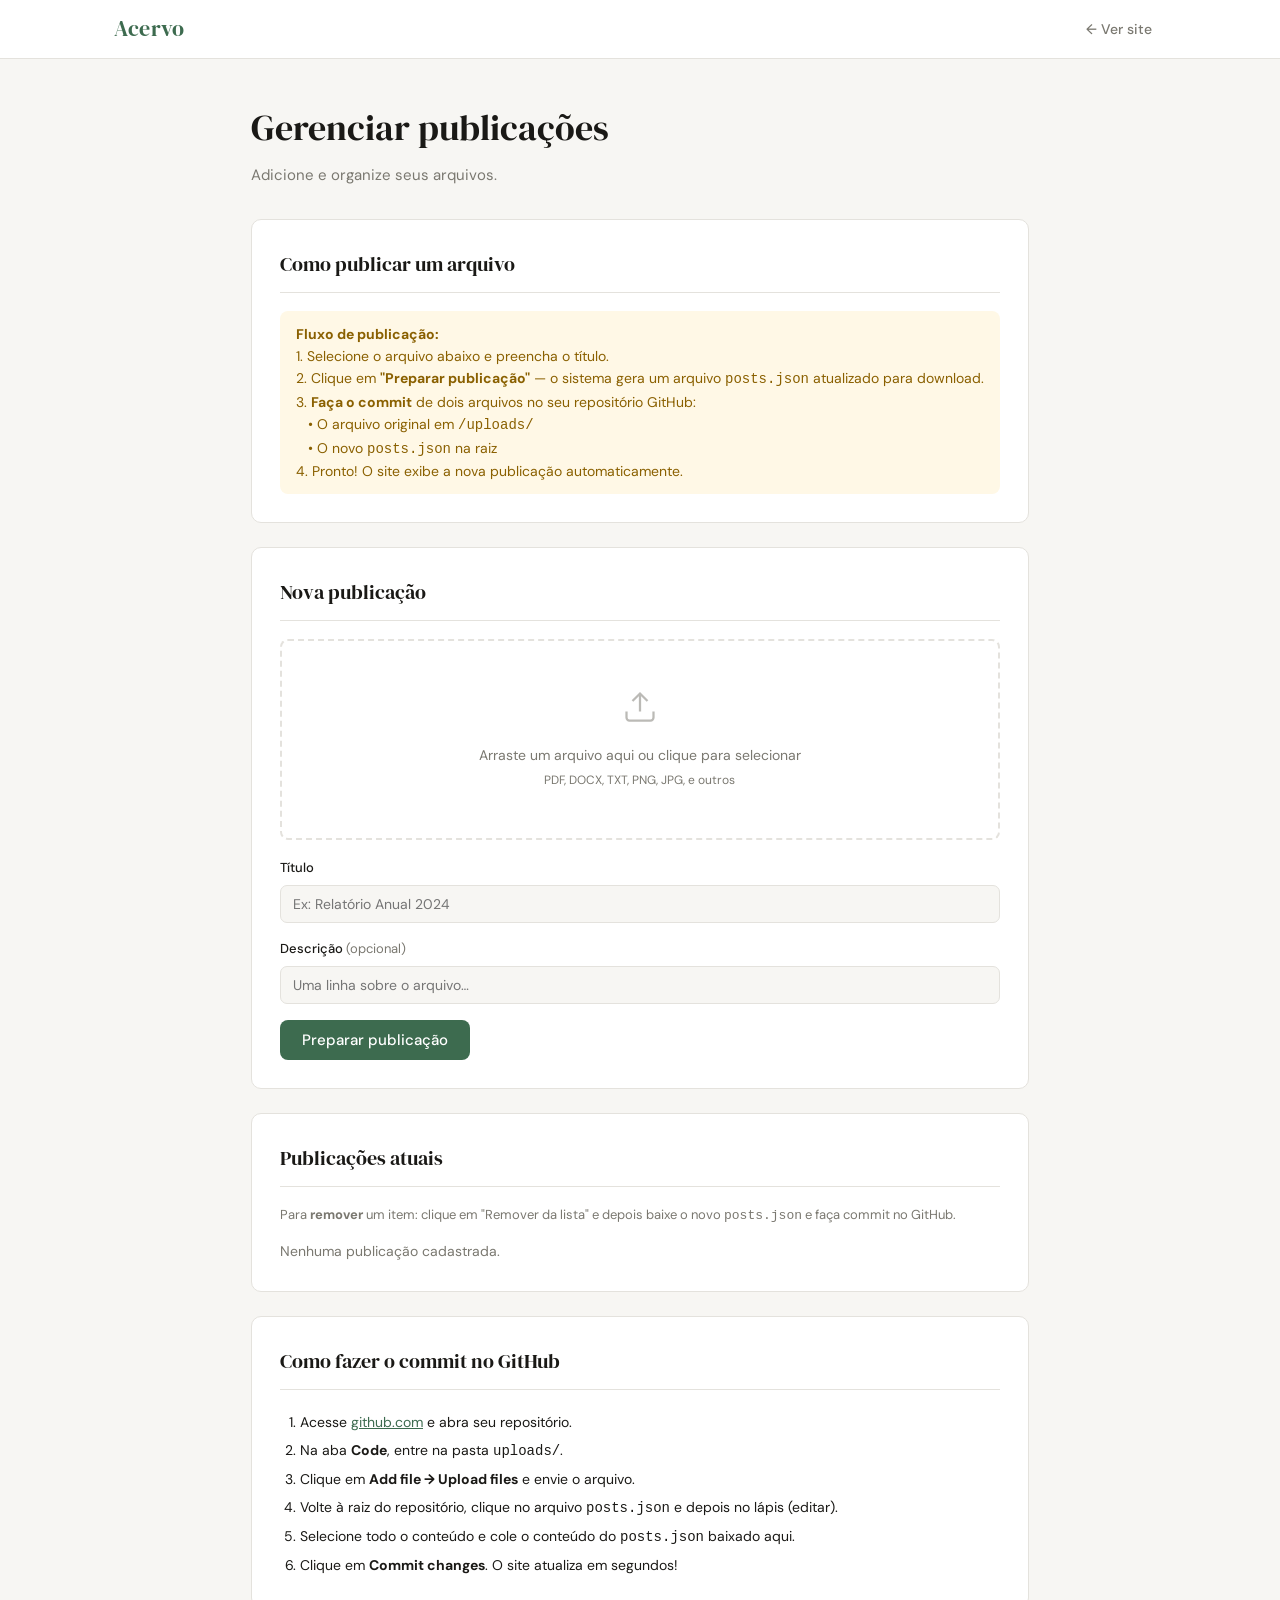
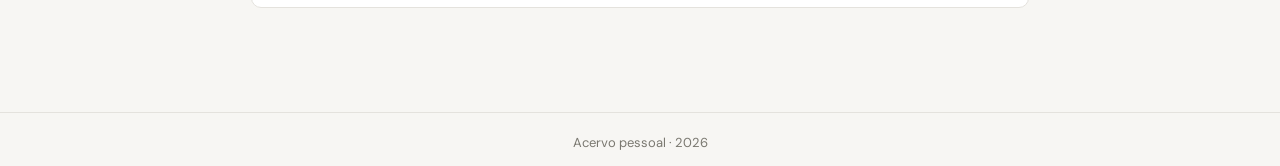
==== admin/index.html @ 7f5d5773 "Add files via upload" ====
<!DOCTYPE html>
<html lang="pt-BR">
<head>
  <meta charset="UTF-8" />
  <meta name="viewport" content="width=device-width, initial-scale=1.0" />
  <title>Gerenciar — Acervo</title>
  <link rel="preconnect" href="https://fonts.googleapis.com" />
  <link href="https://fonts.googleapis.com/css2?family=DM+Sans:wght@400;500;600&family=DM+Serif+Display&display=swap" rel="stylesheet" />
  <link rel="stylesheet" href="../assets/css/style.css" />
</head>
<body>
  <header class="site-header">
    <div class="header-inner">
      <a href="../index.html" class="logo">Acervo</a>
      <nav>
        <a href="../index.html" class="nav-link">← Ver site</a>
      </nav>
    </div>
  </header>

  <main class="container">
    <section class="hero">
      <h1>Gerenciar publicações</h1>
      <p class="hero-sub">Adicione e organize seus arquivos.</p>
    </section>

    <!-- COMO FUNCIONA -->
    <div class="admin-section">
      <h2>Como publicar um arquivo</h2>
      <div class="notice info">
        <strong>Fluxo de publicação:</strong><br>
        1. Selecione o arquivo abaixo e preencha o título.<br>
        2. Clique em <strong>"Preparar publicação"</strong> — o sistema gera um arquivo <code>posts.json</code> atualizado para download.<br>
        3. <strong>Faça o commit</strong> de dois arquivos no seu repositório GitHub:<br>
        &nbsp;&nbsp;&nbsp;• O arquivo original em <code>/uploads/</code><br>
        &nbsp;&nbsp;&nbsp;• O novo <code>posts.json</code> na raiz<br>
        4. Pronto! O site exibe a nova publicação automaticamente.
      </div>
    </div>

    <!-- NOVA PUBLICAÇÃO -->
    <div class="admin-section">
      <h2>Nova publicação</h2>

      <div class="upload-zone" id="uploadZone">
        <svg width="36" height="36" viewBox="0 0 24 24" fill="none" stroke="currentColor" stroke-width="1.5">
          <path d="M21 15v4a2 2 0 01-2 2H5a2 2 0 01-2-2v-4M17 8l-5-5-5 5M12 3v12"/>
        </svg>
        <p>Arraste um arquivo aqui ou clique para selecionar</p>
        <span>PDF, DOCX, TXT, PNG, JPG, e outros</span>
        <input type="file" id="fileInput" style="display:none" />
      </div>

      <div id="fileInfo" style="display:none; margin-top:14px; padding:12px 14px; background:var(--accent-lt); border-radius:8px; font-size:14px;">
        <strong id="fileInfoName"></strong> <span id="fileInfoSize" style="color:var(--muted)"></span>
      </div>

      <div class="form-group" style="margin-top:18px">
        <label for="postTitle">Título</label>
        <input type="text" class="form-control" id="postTitle" placeholder="Ex: Relatório Anual 2024" />
      </div>
      <div class="form-group">
        <label for="postDesc">Descrição <span style="color:var(--muted);font-weight:400">(opcional)</span></label>
        <input type="text" class="form-control" id="postDesc" placeholder="Uma linha sobre o arquivo…" />
      </div>

      <button class="btn-primary" id="btnAdd">Preparar publicação</button>
      <div id="addNotice"></div>
    </div>

    <!-- PUBLICAÇÕES ATUAIS -->
    <div class="admin-section">
      <h2>Publicações atuais</h2>
      <p style="font-size:13px;color:var(--muted);margin-bottom:14px">
        Para <strong>remover</strong> um item: clique em "Remover da lista" e depois baixe o novo <code>posts.json</code> e faça commit no GitHub.
      </p>
      <div id="postList"><p style="color:var(--muted);font-size:14px">Nenhuma publicação cadastrada.</p></div>
      <div id="exportZone" style="display:none;margin-top:18px">
        <button class="btn-primary" id="btnExport">⬇ Baixar posts.json atualizado</button>
        <div class="notice info" style="margin-top:10px">Após baixar, faça o commit deste arquivo na raiz do repositório (<code>posts.json</code>).</div>
      </div>
    </div>

    <!-- INSTRUÇÕES GIT -->
    <div class="admin-section">
      <h2>Como fazer o commit no GitHub</h2>
      <ol style="font-size:14px;line-height:2;padding-left:20px;color:var(--text)">
        <li>Acesse <a href="https://github.com" target="_blank" style="color:var(--accent)">github.com</a> e abra seu repositório.</li>
        <li>Na aba <strong>Code</strong>, entre na pasta <code>uploads/</code>.</li>
        <li>Clique em <strong>Add file → Upload files</strong> e envie o arquivo.</li>
        <li>Volte à raiz do repositório, clique no arquivo <code>posts.json</code> e depois no lápis (editar).</li>
        <li>Selecione todo o conteúdo e cole o conteúdo do <code>posts.json</code> baixado aqui.</li>
        <li>Clique em <strong>Commit changes</strong>. O site atualiza em segundos!</li>
      </ol>
    </div>
  </main>

  <footer class="site-footer">
    <p>Acervo pessoal · <span id="footerYear"></span></p>
  </footer>

  <script src="../assets/js/admin.js"></script>
</body>
</html>
---- assets/css/style.css ----
/* ─── Tokens ─────────────────────────────────────────────── */
:root {
  --bg:        #F7F6F3;
  --surface:   #FFFFFF;
  --border:    #E4E2DD;
  --text:      #1A1916;
  --muted:     #7A7870;
  --accent:    #3D6B4F;   /* deep sage green */
  --accent-lt: #EBF2EE;
  --tag-bg:    #F0EDE8;
  --radius:    10px;
  --shadow:    0 2px 12px rgba(0,0,0,.07);
  --shadow-hover: 0 6px 24px rgba(0,0,0,.13);
  --font-display: 'DM Serif Display', Georgia, serif;
  --font-body:    'DM Sans', system-ui, sans-serif;
}

/* ─── Reset ──────────────────────────────────────────────── */
*, *::before, *::after { box-sizing: border-box; margin: 0; padding: 0; }
html { scroll-behavior: smooth; }
body {
  font-family: var(--font-body);
  background: var(--bg);
  color: var(--text);
  font-size: 15px;
  line-height: 1.6;
  min-height: 100vh;
  display: flex;
  flex-direction: column;
}

/* ─── Header ─────────────────────────────────────────────── */
.site-header {
  background: var(--surface);
  border-bottom: 1px solid var(--border);
  position: sticky;
  top: 0;
  z-index: 100;
}
.header-inner {
  max-width: 1100px;
  margin: 0 auto;
  padding: 0 24px;
  height: 58px;
  display: flex;
  align-items: center;
  justify-content: space-between;
}
.logo {
  font-family: var(--font-display);
  font-size: 22px;
  color: var(--accent);
  text-decoration: none;
  letter-spacing: .01em;
}
nav { display: flex; gap: 8px; }
.nav-link {
  padding: 6px 14px;
  border-radius: 6px;
  text-decoration: none;
  color: var(--muted);
  font-size: 14px;
  font-weight: 500;
  transition: background .15s, color .15s;
}
.nav-link:hover, .nav-link.active { background: var(--accent-lt); color: var(--accent); }
.nav-admin {
  background: var(--accent);
  color: #fff !important;
}
.nav-admin:hover { background: #2e5440; }

/* ─── Layout ─────────────────────────────────────────────── */
.container {
  max-width: 1100px;
  margin: 0 auto;
  padding: 40px 24px 80px;
  flex: 1;
}

/* ─── Hero ───────────────────────────────────────────────── */
.hero { margin-bottom: 32px; }
.hero h1 { font-family: var(--font-display); font-size: 36px; font-weight: 400; }
.hero-sub { color: var(--muted); margin-top: 6px; }

/* ─── Filters ────────────────────────────────────────────── */
.filter-bar {
  display: flex;
  gap: 8px;
  flex-wrap: wrap;
  margin-bottom: 28px;
}
.filter-btn {
  padding: 6px 14px;
  border-radius: 20px;
  border: 1px solid var(--border);
  background: var(--surface);
  color: var(--muted);
  font-family: var(--font-body);
  font-size: 13px;
  cursor: pointer;
  transition: all .15s;
}
.filter-btn:hover { border-color: var(--accent); color: var(--accent); }
.filter-btn.active { background: var(--accent); border-color: var(--accent); color: #fff; }

/* ─── Grid ───────────────────────────────────────────────── */
.posts-grid {
  display: grid;
  grid-template-columns: repeat(auto-fill, minmax(240px, 1fr));
  gap: 20px;
}

/* ─── Card ───────────────────────────────────────────────── */
.post-card {
  background: var(--surface);
  border: 1px solid var(--border);
  border-radius: var(--radius);
  overflow: hidden;
  box-shadow: var(--shadow);
  cursor: pointer;
  transition: transform .2s, box-shadow .2s;
  position: relative;
}
.post-card:hover {
  transform: translateY(-3px);
  box-shadow: var(--shadow-hover);
}

/* Thumbnail / preview area */
.card-thumb {
  width: 100%;
  height: 170px;
  background: var(--tag-bg);
  display: flex;
  align-items: center;
  justify-content: center;
  overflow: hidden;
  position: relative;
}
.card-thumb img {
  width: 100%;
  height: 100%;
  object-fit: cover;
  transition: transform .25s;
}
.post-card:hover .card-thumb img { transform: scale(1.04); }

/* File icon thumb (non-image) */
.file-icon-thumb {
  display: flex;
  flex-direction: column;
  align-items: center;
  gap: 8px;
  color: var(--muted);
}
.file-icon-thumb .ext-badge {
  font-size: 11px;
  font-weight: 600;
  letter-spacing: .06em;
  text-transform: uppercase;
  background: var(--accent-lt);
  color: var(--accent);
  padding: 2px 8px;
  border-radius: 4px;
}

/* PDF mini preview overlay */
.pdf-preview-hover {
  position: absolute;
  inset: 0;
  background: #fff;
  display: flex;
  align-items: center;
  justify-content: center;
  opacity: 0;
  transition: opacity .2s;
}
.post-card:hover .pdf-preview-hover { opacity: 1; }
.pdf-preview-hover iframe {
  width: 100%;
  height: 100%;
  border: none;
  pointer-events: none;
}

/* Card body */
.card-body { padding: 14px 16px 16px; }
.card-title {
  font-weight: 600;
  font-size: 14px;
  white-space: nowrap;
  overflow: hidden;
  text-overflow: ellipsis;
  margin-bottom: 4px;
}
.card-meta {
  font-size: 12px;
  color: var(--muted);
  display: flex;
  justify-content: space-between;
  align-items: center;
}
.card-tag {
  font-size: 11px;
  font-weight: 600;
  text-transform: uppercase;
  letter-spacing: .05em;
  padding: 2px 7px;
  border-radius: 4px;
  background: var(--tag-bg);
  color: var(--muted);
}

/* ─── Modal ──────────────────────────────────────────────── */
.modal-overlay {
  position: fixed;
  inset: 0;
  background: rgba(0,0,0,.5);
  backdrop-filter: blur(4px);
  z-index: 200;
  display: flex;
  align-items: center;
  justify-content: center;
  padding: 20px;
  opacity: 0;
  pointer-events: none;
  transition: opacity .2s;
}
.modal-overlay.open { opacity: 1; pointer-events: all; }
.modal {
  background: var(--surface);
  border-radius: 14px;
  width: 100%;
  max-width: 860px;
  max-height: 90vh;
  display: flex;
  flex-direction: column;
  overflow: hidden;
  box-shadow: 0 20px 60px rgba(0,0,0,.3);
  transform: scale(.96);
  transition: transform .2s;
  position: relative;
}
.modal-overlay.open .modal { transform: scale(1); }
.modal-close {
  position: absolute;
  top: 14px; right: 16px;
  background: var(--tag-bg);
  border: none;
  border-radius: 50%;
  width: 32px; height: 32px;
  cursor: pointer;
  font-size: 16px;
  color: var(--text);
  z-index: 10;
  line-height: 1;
}
.modal-close:hover { background: #e0ddd8; }
.modal-body {
  flex: 1;
  overflow: auto;
  min-height: 300px;
}
.modal-body iframe, .modal-body img {
  width: 100%;
  height: 100%;
  min-height: 400px;
  border: none;
  display: block;
}
.modal-body img { object-fit: contain; max-height: 70vh; }
.modal-footer {
  padding: 14px 20px;
  border-top: 1px solid var(--border);
  display: flex;
  align-items: center;
  justify-content: space-between;
  gap: 12px;
  font-size: 14px;
}
.modal-footer strong { font-size: 15px; }
.modal-footer .meta { color: var(--muted); font-size: 13px; }
.btn-download {
  padding: 8px 18px;
  background: var(--accent);
  color: #fff;
  border: none;
  border-radius: 8px;
  cursor: pointer;
  font-family: var(--font-body);
  font-size: 14px;
  font-weight: 500;
  text-decoration: none;
  display: inline-flex;
  align-items: center;
  gap: 6px;
}
.btn-download:hover { background: #2e5440; }

/* Text file viewer */
.text-viewer {
  padding: 24px;
  font-family: monospace;
  font-size: 13px;
  white-space: pre-wrap;
  word-break: break-word;
  line-height: 1.7;
  background: #fafaf8;
  height: 100%;
  overflow: auto;
}

/* Empty state */
.empty-state {
  text-align: center;
  padding: 80px 20px;
  color: var(--muted);
}
.empty-state a { color: var(--accent); }

/* ─── Footer ─────────────────────────────────────────────── */
.site-footer {
  text-align: center;
  padding: 20px;
  font-size: 13px;
  color: var(--muted);
  border-top: 1px solid var(--border);
}

/* ─── Admin page ─────────────────────────────────────────── */
.admin-section {
  background: var(--surface);
  border: 1px solid var(--border);
  border-radius: var(--radius);
  padding: 28px;
  margin-bottom: 24px;
}
.admin-section h2 {
  font-family: var(--font-display);
  font-size: 20px;
  font-weight: 400;
  margin-bottom: 18px;
  padding-bottom: 12px;
  border-bottom: 1px solid var(--border);
}
.upload-zone {
  border: 2px dashed var(--border);
  border-radius: 8px;
  padding: 48px 24px;
  text-align: center;
  cursor: pointer;
  transition: border-color .15s, background .15s;
  color: var(--muted);
}
.upload-zone:hover, .upload-zone.drag-over {
  border-color: var(--accent);
  background: var(--accent-lt);
  color: var(--accent);
}
.upload-zone svg { margin-bottom: 12px; opacity: .5; }
.upload-zone p { font-size: 14px; }
.upload-zone span { font-size: 12px; display: block; margin-top: 4px; }
.form-group { margin-bottom: 16px; }
.form-group label {
  display: block;
  font-size: 13px;
  font-weight: 500;
  margin-bottom: 6px;
}
.form-control {
  width: 100%;
  padding: 9px 12px;
  border: 1px solid var(--border);
  border-radius: 7px;
  font-family: var(--font-body);
  font-size: 14px;
  background: var(--bg);
  color: var(--text);
  transition: border-color .15s;
}
.form-control:focus { outline: none; border-color: var(--accent); }
.btn-primary {
  padding: 10px 22px;
  background: var(--accent);
  color: #fff;
  border: none;
  border-radius: 8px;
  font-family: var(--font-body);
  font-size: 15px;
  font-weight: 500;
  cursor: pointer;
}
.btn-primary:hover { background: #2e5440; }
.btn-danger {
  padding: 5px 11px;
  background: #fee;
  color: #c00;
  border: 1px solid #fcc;
  border-radius: 6px;
  font-size: 12px;
  cursor: pointer;
}
.btn-danger:hover { background: #fcc; }
.post-list-item {
  display: flex;
  align-items: center;
  gap: 12px;
  padding: 10px 0;
  border-bottom: 1px solid var(--border);
}
.post-list-item:last-child { border-bottom: none; }
.post-list-icon { font-size: 22px; flex-shrink: 0; }
.post-list-info { flex: 1; min-width: 0; }
.post-list-info strong { font-size: 14px; display: block; white-space: nowrap; overflow: hidden; text-overflow: ellipsis; }
.post-list-info span { font-size: 12px; color: var(--muted); }
.notice {
  padding: 12px 16px;
  border-radius: 8px;
  font-size: 14px;
  margin-top: 14px;
}
.notice.success { background: var(--accent-lt); color: var(--accent); }
.notice.error { background: #fee; color: #c00; }
.notice.info { background: #fff8e6; color: #8a6000; }

/* ─── Responsive ─────────────────────────────────────────── */
@media (max-width: 600px) {
  .hero h1 { font-size: 26px; }
  .posts-grid { grid-template-columns: repeat(auto-fill, minmax(160px, 1fr)); gap: 14px; }
  .card-thumb { height: 130px; }
}
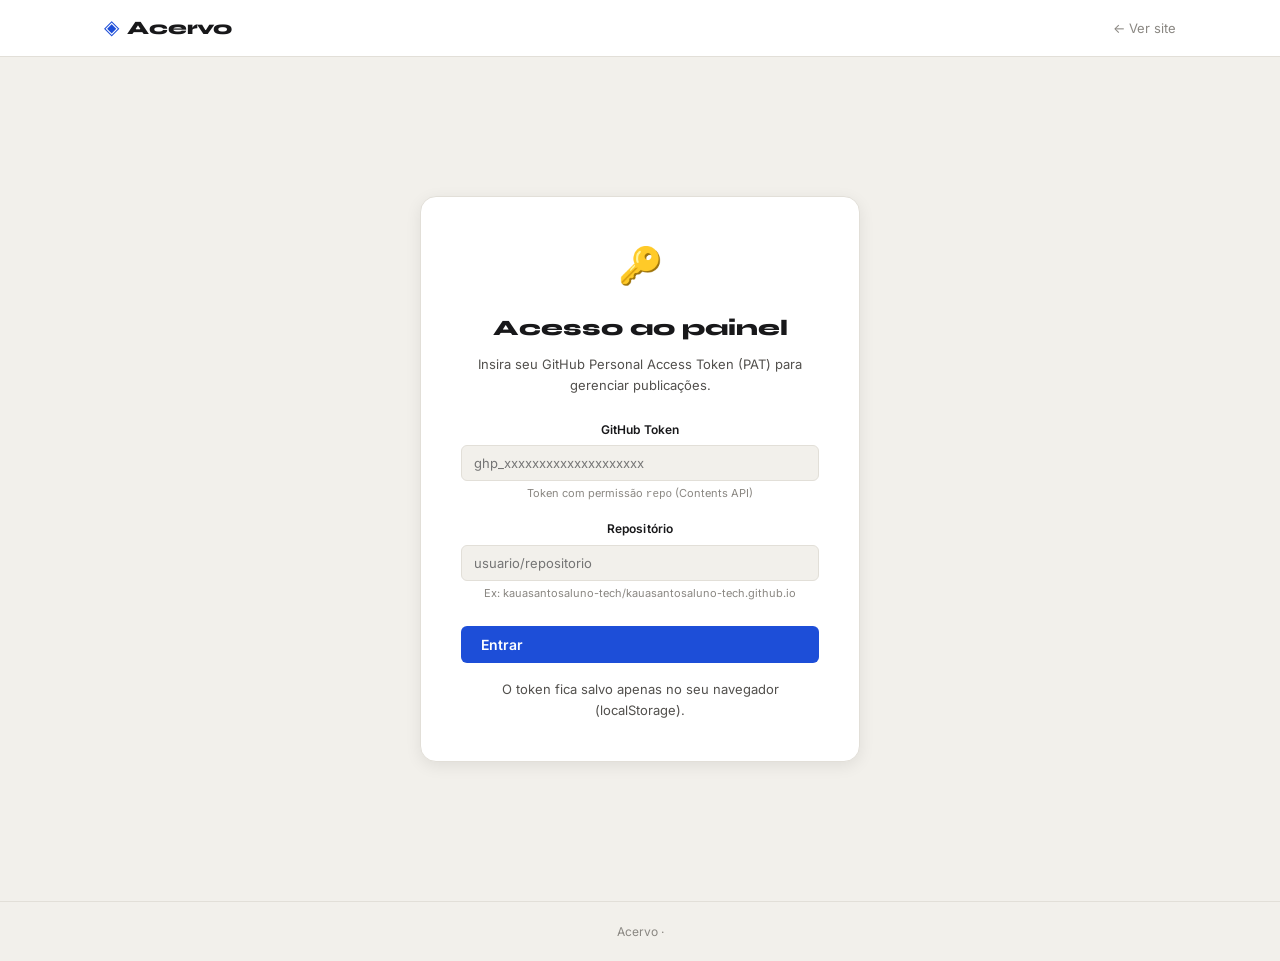
==== commit 6760d5e7: "Add files via upload" ====
--- a/admin/index.html
+++ b/admin/index.html
@@ -3,100 +3,129 @@
 <head>
   <meta charset="UTF-8" />
   <meta name="viewport" content="width=device-width, initial-scale=1.0" />
-  <title>Gerenciar — Acervo</title>
+  <title>Admin — Acervo</title>
   <link rel="preconnect" href="https://fonts.googleapis.com" />
-  <link href="https://fonts.googleapis.com/css2?family=DM+Sans:wght@400;500;600&family=DM+Serif+Display&display=swap" rel="stylesheet" />
+  <link href="https://fonts.googleapis.com/css2?family=Inter:wght@400;500;600&family=Syne:wght@700;800&display=swap" rel="stylesheet" />
   <link rel="stylesheet" href="../assets/css/style.css" />
 </head>
 <body>
+
   <header class="site-header">
     <div class="header-inner">
-      <a href="../index.html" class="logo">Acervo</a>
+      <a href="../index.html" class="logo">
+        <span class="logo-icon">◈</span>
+        Acervo
+      </a>
       <nav>
-        <a href="../index.html" class="nav-link">← Ver site</a>
+        <a href="../index.html" class="nav-back">← Ver site</a>
       </nav>
     </div>
   </header>
 
-  <main class="container">
+  <!-- Auth gate -->
+  <div id="authGate" class="auth-gate">
+    <div class="auth-card">
+      <div class="auth-icon">🔑</div>
+      <h2>Acesso ao painel</h2>
+      <p>Insira seu GitHub Personal Access Token (PAT) para gerenciar publicações.</p>
+      <div class="form-group" style="margin-top:24px">
+        <label for="tokenInput">GitHub Token</label>
+        <input type="password" class="form-control" id="tokenInput"
+               placeholder="ghp_xxxxxxxxxxxxxxxxxxxx" autocomplete="off" />
+        <span class="field-hint">Token com permissão <code>repo</code> (Contents API)</span>
+      </div>
+      <div class="form-group">
+        <label for="repoInput">Repositório</label>
+        <input type="text" class="form-control" id="repoInput"
+               placeholder="usuario/repositorio" />
+        <span class="field-hint">Ex: kauasantosaluno-tech/kauasantosaluno-tech.github.io</span>
+      </div>
+      <button class="btn-primary" id="btnAuth" style="width:100%;margin-top:8px">Entrar</button>
+      <div id="authError"></div>
+      <p class="auth-note">O token fica salvo apenas no seu navegador (localStorage).</p>
+    </div>
+  </div>
+
+  <!-- Main admin (hidden until auth) -->
+  <main class="container" id="adminPanel" style="display:none">
+
     <section class="hero">
-      <h1>Gerenciar publicações</h1>
-      <p class="hero-sub">Adicione e organize seus arquivos.</p>
+      <div class="hero-label">Painel de gerenciamento</div>
+      <h1>Publicações</h1>
+      <p class="hero-sub">Upload direto para o GitHub — sem precisar sair desta página.</p>
     </section>
 
-    <!-- COMO FUNCIONA -->
+    <!-- Upload section -->
     <div class="admin-section">
-      <h2>Como publicar um arquivo</h2>
-      <div class="notice info">
-        <strong>Fluxo de publicação:</strong><br>
-        1. Selecione o arquivo abaixo e preencha o título.<br>
-        2. Clique em <strong>"Preparar publicação"</strong> — o sistema gera um arquivo <code>posts.json</code> atualizado para download.<br>
-        3. <strong>Faça o commit</strong> de dois arquivos no seu repositório GitHub:<br>
-        &nbsp;&nbsp;&nbsp;• O arquivo original em <code>/uploads/</code><br>
-        &nbsp;&nbsp;&nbsp;• O novo <code>posts.json</code> na raiz<br>
-        4. Pronto! O site exibe a nova publicação automaticamente.
+      <div class="section-head">
+        <h2>Nova publicação</h2>
+        <button class="btn-logout" id="btnLogout">Sair</button>
+      </div>
+
+      <!-- Drop zone -->
+      <div class="upload-zone" id="uploadZone">
+        <div class="upload-zone-inner">
+          <div class="upload-icon">
+            <svg width="40" height="40" viewBox="0 0 24 24" fill="none" stroke="currentColor" stroke-width="1.5">
+              <path d="M21 15v4a2 2 0 01-2 2H5a2 2 0 01-2-2v-4M17 8l-5-5-5 5M12 3v12"/>
+            </svg>
+          </div>
+          <p class="upload-text">Arraste arquivos aqui ou <span class="upload-link">clique para selecionar</span></p>
+          <p class="upload-hint">PDF, DOCX, XLSX, PPTX, TXT, PNG, JPG e outros</p>
+        </div>
+        <input type="file" id="fileInput" style="display:none" multiple />
+      </div>
+
+      <!-- Selected files preview -->
+      <div id="selectedFiles" class="selected-files" style="display:none"></div>
+
+      <!-- Metadata form -->
+      <div class="upload-form" id="uploadForm" style="display:none">
+        <div class="form-row">
+          <div class="form-group">
+            <label for="postTitle">Título do trabalho</label>
+            <input type="text" class="form-control" id="postTitle"
+                   placeholder="Ex: Relatório de Estágio — 2024" />
+          </div>
+          <div class="form-group">
+            <label for="postFolder">Pasta / Projeto</label>
+            <div class="folder-input-wrap">
+              <input type="text" class="form-control" id="postFolder"
+                     placeholder="Ex: Estagio-2024 (sem espaços)" list="folderSuggestions"/>
+              <datalist id="folderSuggestions"></datalist>
+            </div>
+            <span class="field-hint">Deixe em branco para usar o título como nome da pasta.</span>
+          </div>
+        </div>
+        <div class="form-group">
+          <label for="postDesc">Descrição <span class="optional">(opcional)</span></label>
+          <input type="text" class="form-control" id="postDesc"
+                 placeholder="Breve descrição do conteúdo…" />
+        </div>
+
+        <button class="btn-primary btn-upload" id="btnUpload">
+          <svg width="16" height="16" viewBox="0 0 24 24" fill="none" stroke="currentColor" stroke-width="2">
+            <path d="M21 15v4a2 2 0 01-2 2H5a2 2 0 01-2-2v-4M17 8l-5-5-5 5M12 3v12"/>
+          </svg>
+          Publicar no GitHub
+        </button>
+
+        <div id="uploadStatus"></div>
       </div>
     </div>
 
-    <!-- NOVA PUBLICAÇÃO -->
+    <!-- Existing publications -->
     <div class="admin-section">
-      <h2>Nova publicação</h2>
-
-      <div class="upload-zone" id="uploadZone">
-        <svg width="36" height="36" viewBox="0 0 24 24" fill="none" stroke="currentColor" stroke-width="1.5">
-          <path d="M21 15v4a2 2 0 01-2 2H5a2 2 0 01-2-2v-4M17 8l-5-5-5 5M12 3v12"/>
-        </svg>
-        <p>Arraste um arquivo aqui ou clique para selecionar</p>
-        <span>PDF, DOCX, TXT, PNG, JPG, e outros</span>
-        <input type="file" id="fileInput" style="display:none" />
-      </div>
-
-      <div id="fileInfo" style="display:none; margin-top:14px; padding:12px 14px; background:var(--accent-lt); border-radius:8px; font-size:14px;">
-        <strong id="fileInfoName"></strong> <span id="fileInfoSize" style="color:var(--muted)"></span>
-      </div>
-
-      <div class="form-group" style="margin-top:18px">
-        <label for="postTitle">Título</label>
-        <input type="text" class="form-control" id="postTitle" placeholder="Ex: Relatório Anual 2024" />
-      </div>
-      <div class="form-group">
-        <label for="postDesc">Descrição <span style="color:var(--muted);font-weight:400">(opcional)</span></label>
-        <input type="text" class="form-control" id="postDesc" placeholder="Uma linha sobre o arquivo…" />
-      </div>
-
-      <button class="btn-primary" id="btnAdd">Preparar publicação</button>
-      <div id="addNotice"></div>
-    </div>
-
-    <!-- PUBLICAÇÕES ATUAIS -->
-    <div class="admin-section">
-      <h2>Publicações atuais</h2>
-      <p style="font-size:13px;color:var(--muted);margin-bottom:14px">
-        Para <strong>remover</strong> um item: clique em "Remover da lista" e depois baixe o novo <code>posts.json</code> e faça commit no GitHub.
-      </p>
-      <div id="postList"><p style="color:var(--muted);font-size:14px">Nenhuma publicação cadastrada.</p></div>
-      <div id="exportZone" style="display:none;margin-top:18px">
-        <button class="btn-primary" id="btnExport">⬇ Baixar posts.json atualizado</button>
-        <div class="notice info" style="margin-top:10px">Após baixar, faça o commit deste arquivo na raiz do repositório (<code>posts.json</code>).</div>
+      <h2>Publicações existentes</h2>
+      <div id="postList">
+        <div class="loading-state">Carregando publicações…</div>
       </div>
     </div>
 
-    <!-- INSTRUÇÕES GIT -->
-    <div class="admin-section">
-      <h2>Como fazer o commit no GitHub</h2>
-      <ol style="font-size:14px;line-height:2;padding-left:20px;color:var(--text)">
-        <li>Acesse <a href="https://github.com" target="_blank" style="color:var(--accent)">github.com</a> e abra seu repositório.</li>
-        <li>Na aba <strong>Code</strong>, entre na pasta <code>uploads/</code>.</li>
-        <li>Clique em <strong>Add file → Upload files</strong> e envie o arquivo.</li>
-        <li>Volte à raiz do repositório, clique no arquivo <code>posts.json</code> e depois no lápis (editar).</li>
-        <li>Selecione todo o conteúdo e cole o conteúdo do <code>posts.json</code> baixado aqui.</li>
-        <li>Clique em <strong>Commit changes</strong>. O site atualiza em segundos!</li>
-      </ol>
-    </div>
   </main>
 
   <footer class="site-footer">
-    <p>Acervo pessoal · <span id="footerYear"></span></p>
+    <p>Acervo · <span id="footerYear"></span></p>
   </footer>
 
   <script src="../assets/js/admin.js"></script>
--- a/assets/css/style.css
+++ b/assets/css/style.css
@@ -1,18 +1,33 @@
-/* ─── Tokens ─────────────────────────────────────────────── */
+/* ─── Design Tokens ──────────────────────────────────────── */
 :root {
-  --bg:        #F7F6F3;
-  --surface:   #FFFFFF;
-  --border:    #E4E2DD;
-  --text:      #1A1916;
-  --muted:     #7A7870;
-  --accent:    #3D6B4F;   /* deep sage green */
-  --accent-lt: #EBF2EE;
-  --tag-bg:    #F0EDE8;
-  --radius:    10px;
-  --shadow:    0 2px 12px rgba(0,0,0,.07);
-  --shadow-hover: 0 6px 24px rgba(0,0,0,.13);
-  --font-display: 'DM Serif Display', Georgia, serif;
-  --font-body:    'DM Sans', system-ui, sans-serif;
+  --bg:           #F2F0EB;
+  --surface:      #FFFFFF;
+  --surface-2:    #F8F7F4;
+  --border:       #E2DFD8;
+  --border-strong:#C8C4BC;
+  --text:         #18181A;
+  --text-2:       #52504D;
+  --muted:        #8A8782;
+  --accent:       #1D4ED8;   /* deep blue */
+  --accent-lt:    #EEF2FF;
+  --accent-hover: #1741B5;
+  --success:      #16A34A;
+  --success-lt:   #F0FDF4;
+  --danger:       #DC2626;
+  --danger-lt:    #FEF2F2;
+  --warn-lt:      #FFFBEB;
+  --warn:         #92400E;
+
+  --radius-sm:    6px;
+  --radius:       10px;
+  --radius-lg:    16px;
+  --shadow-sm:    0 1px 3px rgba(0,0,0,.07), 0 1px 2px rgba(0,0,0,.06);
+  --shadow:       0 4px 16px rgba(0,0,0,.08);
+  --shadow-hover: 0 8px 28px rgba(0,0,0,.14);
+  --shadow-modal: 0 24px 64px rgba(0,0,0,.22);
+
+  --font-display: 'Syne', system-ui, sans-serif;
+  --font-body:    'Inter', system-ui, sans-serif;
 }
 
 /* ─── Reset ──────────────────────────────────────────────── */
@@ -22,7 +37,7 @@
   font-family: var(--font-body);
   background: var(--bg);
   color: var(--text);
-  font-size: 15px;
+  font-size: 14px;
   line-height: 1.6;
   min-height: 100vh;
   display: flex;
@@ -38,77 +53,174 @@
   z-index: 100;
 }
 .header-inner {
-  max-width: 1100px;
+  max-width: 1120px;
   margin: 0 auto;
   padding: 0 24px;
-  height: 58px;
+  height: 56px;
   display: flex;
   align-items: center;
   justify-content: space-between;
 }
 .logo {
   font-family: var(--font-display);
-  font-size: 22px;
+  font-size: 19px;
+  font-weight: 800;
+  color: var(--text);
+  text-decoration: none;
+  display: flex;
+  align-items: center;
+  gap: 8px;
+  letter-spacing: -.01em;
+}
+.logo-icon {
   color: var(--accent);
+  font-size: 20px;
+  line-height: 1;
+}
+.nav-admin {
+  padding: 7px 16px;
+  background: var(--accent);
+  color: #fff;
+  border-radius: 20px;
   text-decoration: none;
-  letter-spacing: .01em;
-}
-nav { display: flex; gap: 8px; }
-.nav-link {
-  padding: 6px 14px;
-  border-radius: 6px;
+  font-size: 13px;
+  font-weight: 500;
+  transition: background .15s;
+}
+.nav-admin:hover { background: var(--accent-hover); }
+.nav-back {
+  color: var(--muted);
+  font-size: 13px;
   text-decoration: none;
-  color: var(--muted);
-  font-size: 14px;
-  font-weight: 500;
-  transition: background .15s, color .15s;
-}
-.nav-link:hover, .nav-link.active { background: var(--accent-lt); color: var(--accent); }
-.nav-admin {
-  background: var(--accent);
-  color: #fff !important;
-}
-.nav-admin:hover { background: #2e5440; }
+  transition: color .15s;
+}
+.nav-back:hover { color: var(--text); }
 
 /* ─── Layout ─────────────────────────────────────────────── */
 .container {
-  max-width: 1100px;
+  max-width: 1120px;
   margin: 0 auto;
   padding: 40px 24px 80px;
   flex: 1;
 }
 
 /* ─── Hero ───────────────────────────────────────────────── */
-.hero { margin-bottom: 32px; }
-.hero h1 { font-family: var(--font-display); font-size: 36px; font-weight: 400; }
-.hero-sub { color: var(--muted); margin-top: 6px; }
-
-/* ─── Filters ────────────────────────────────────────────── */
+.hero { margin-bottom: 36px; }
+.hero-label {
+  font-size: 11px;
+  font-weight: 600;
+  letter-spacing: .1em;
+  text-transform: uppercase;
+  color: var(--accent);
+  margin-bottom: 8px;
+}
+.hero h1 {
+  font-family: var(--font-display);
+  font-size: 38px;
+  font-weight: 800;
+  letter-spacing: -.02em;
+  line-height: 1.1;
+}
+.hero-sub {
+  color: var(--text-2);
+  margin-top: 8px;
+  font-size: 15px;
+}
+
+/* ─── Toolbar ────────────────────────────────────────────── */
+.toolbar {
+  display: flex;
+  align-items: center;
+  justify-content: space-between;
+  margin-bottom: 28px;
+  gap: 12px;
+  flex-wrap: wrap;
+}
 .filter-bar {
   display: flex;
-  gap: 8px;
+  gap: 6px;
   flex-wrap: wrap;
-  margin-bottom: 28px;
 }
 .filter-btn {
-  padding: 6px 14px;
+  padding: 5px 14px;
   border-radius: 20px;
   border: 1px solid var(--border);
   background: var(--surface);
-  color: var(--muted);
+  color: var(--text-2);
   font-family: var(--font-body);
-  font-size: 13px;
+  font-size: 12px;
+  font-weight: 500;
   cursor: pointer;
   transition: all .15s;
+  white-space: nowrap;
 }
 .filter-btn:hover { border-color: var(--accent); color: var(--accent); }
 .filter-btn.active { background: var(--accent); border-color: var(--accent); color: #fff; }
+.view-toggle {
+  display: flex;
+  gap: 4px;
+  background: var(--surface);
+  border: 1px solid var(--border);
+  border-radius: var(--radius-sm);
+  padding: 3px;
+}
+.view-btn {
+  padding: 5px 8px;
+  border: none;
+  border-radius: 4px;
+  background: transparent;
+  color: var(--muted);
+  cursor: pointer;
+  transition: all .15s;
+  display: flex;
+  align-items: center;
+}
+.view-btn.active, .view-btn:hover { background: var(--accent); color: #fff; }
+
+/* ─── Folder groups ──────────────────────────────────────── */
+.folder-group {
+  margin-bottom: 36px;
+}
+.folder-header {
+  display: flex;
+  align-items: center;
+  gap: 10px;
+  margin-bottom: 16px;
+  padding-bottom: 12px;
+  border-bottom: 1px solid var(--border);
+}
+.folder-icon {
+  width: 32px;
+  height: 32px;
+  background: var(--accent-lt);
+  border-radius: 8px;
+  display: flex;
+  align-items: center;
+  justify-content: center;
+  font-size: 15px;
+  flex-shrink: 0;
+}
+.folder-name {
+  font-family: var(--font-display);
+  font-size: 17px;
+  font-weight: 700;
+  letter-spacing: -.01em;
+}
+.folder-count {
+  font-size: 12px;
+  color: var(--muted);
+  background: var(--surface-2);
+  border: 1px solid var(--border);
+  padding: 2px 8px;
+  border-radius: 20px;
+  margin-left: auto;
+}
 
 /* ─── Grid ───────────────────────────────────────────────── */
 .posts-grid {
   display: grid;
-  grid-template-columns: repeat(auto-fill, minmax(240px, 1fr));
-  gap: 20px;
+  grid-template-columns: repeat(auto-fill, minmax(220px, 1fr));
+  gap: 16px;
 }
 
 /* ─── Card ───────────────────────────────────────────────── */
@@ -117,21 +229,19 @@
   border: 1px solid var(--border);
   border-radius: var(--radius);
   overflow: hidden;
-  box-shadow: var(--shadow);
-  cursor: pointer;
-  transition: transform .2s, box-shadow .2s;
-  position: relative;
+  box-shadow: var(--shadow-sm);
+  cursor: pointer;
+  transition: transform .2s, box-shadow .2s, border-color .2s;
 }
 .post-card:hover {
-  transform: translateY(-3px);
+  transform: translateY(-2px);
   box-shadow: var(--shadow-hover);
-}
-
-/* Thumbnail / preview area */
+  border-color: var(--border-strong);
+}
 .card-thumb {
   width: 100%;
-  height: 170px;
-  background: var(--tag-bg);
+  height: 160px;
+  background: var(--surface-2);
   display: flex;
   align-items: center;
   justify-content: center;
@@ -139,34 +249,32 @@
   position: relative;
 }
 .card-thumb img {
-  width: 100%;
-  height: 100%;
+  width: 100%; height: 100%;
   object-fit: cover;
-  transition: transform .25s;
+  transition: transform .3s;
 }
 .post-card:hover .card-thumb img { transform: scale(1.04); }
-
-/* File icon thumb (non-image) */
-.file-icon-thumb {
+.file-icon-wrap {
   display: flex;
   flex-direction: column;
   align-items: center;
-  gap: 8px;
-  color: var(--muted);
-}
-.file-icon-thumb .ext-badge {
-  font-size: 11px;
-  font-weight: 600;
-  letter-spacing: .06em;
+  gap: 10px;
+}
+.file-icon-big {
+  font-size: 40px;
+  line-height: 1;
+}
+.ext-chip {
+  font-size: 10px;
+  font-weight: 700;
+  letter-spacing: .08em;
   text-transform: uppercase;
   background: var(--accent-lt);
   color: var(--accent);
-  padding: 2px 8px;
-  border-radius: 4px;
-}
-
-/* PDF mini preview overlay */
-.pdf-preview-hover {
+  padding: 3px 9px;
+  border-radius: 20px;
+}
+.pdf-hover-preview {
   position: absolute;
   inset: 0;
   background: #fff;
@@ -176,48 +284,71 @@
   opacity: 0;
   transition: opacity .2s;
 }
-.post-card:hover .pdf-preview-hover { opacity: 1; }
-.pdf-preview-hover iframe {
-  width: 100%;
-  height: 100%;
+.post-card:hover .pdf-hover-preview { opacity: 1; }
+.pdf-hover-preview iframe {
+  width: 100%; height: 100%;
   border: none;
   pointer-events: none;
 }
-
-/* Card body */
-.card-body { padding: 14px 16px 16px; }
+.card-body { padding: 12px 14px 14px; }
 .card-title {
   font-weight: 600;
-  font-size: 14px;
-  white-space: nowrap;
+  font-size: 13px;
+  line-height: 1.4;
+  display: -webkit-box;
+  -webkit-line-clamp: 2;
+  -webkit-box-orient: vertical;
   overflow: hidden;
-  text-overflow: ellipsis;
-  margin-bottom: 4px;
+  margin-bottom: 8px;
 }
 .card-meta {
-  font-size: 12px;
+  font-size: 11px;
   color: var(--muted);
   display: flex;
   justify-content: space-between;
   align-items: center;
 }
-.card-tag {
-  font-size: 11px;
-  font-weight: 600;
+
+/* ─── List view ──────────────────────────────────────────── */
+.posts-list { display: flex; flex-direction: column; gap: 6px; }
+.list-item {
+  background: var(--surface);
+  border: 1px solid var(--border);
+  border-radius: var(--radius-sm);
+  padding: 12px 16px;
+  display: flex;
+  align-items: center;
+  gap: 14px;
+  cursor: pointer;
+  transition: border-color .15s, box-shadow .15s;
+}
+.list-item:hover {
+  border-color: var(--border-strong);
+  box-shadow: var(--shadow-sm);
+}
+.list-icon { font-size: 22px; flex-shrink: 0; }
+.list-info { flex: 1; min-width: 0; }
+.list-title { font-size: 13px; font-weight: 600; white-space: nowrap; overflow: hidden; text-overflow: ellipsis; }
+.list-meta { font-size: 11px; color: var(--muted); margin-top: 2px; }
+.list-badge {
+  font-size: 10px;
+  font-weight: 700;
   text-transform: uppercase;
-  letter-spacing: .05em;
-  padding: 2px 7px;
-  border-radius: 4px;
-  background: var(--tag-bg);
-  color: var(--muted);
+  letter-spacing: .06em;
+  padding: 3px 8px;
+  border-radius: 20px;
+  background: var(--surface-2);
+  color: var(--muted);
+  border: 1px solid var(--border);
+  flex-shrink: 0;
 }
 
 /* ─── Modal ──────────────────────────────────────────────── */
 .modal-overlay {
   position: fixed;
   inset: 0;
-  background: rgba(0,0,0,.5);
-  backdrop-filter: blur(4px);
+  background: rgba(0,0,0,.45);
+  backdrop-filter: blur(6px);
   z-index: 200;
   display: flex;
   align-items: center;
@@ -230,203 +361,394 @@
 .modal-overlay.open { opacity: 1; pointer-events: all; }
 .modal {
   background: var(--surface);
-  border-radius: 14px;
+  border-radius: var(--radius-lg);
   width: 100%;
-  max-width: 860px;
-  max-height: 90vh;
+  max-width: 880px;
+  max-height: 92vh;
   display: flex;
   flex-direction: column;
   overflow: hidden;
-  box-shadow: 0 20px 60px rgba(0,0,0,.3);
-  transform: scale(.96);
-  transition: transform .2s;
-  position: relative;
-}
-.modal-overlay.open .modal { transform: scale(1); }
+  box-shadow: var(--shadow-modal);
+  transform: scale(.97) translateY(8px);
+  transition: transform .25s cubic-bezier(.34,1.56,.64,1);
+}
+.modal-overlay.open .modal { transform: scale(1) translateY(0); }
+.modal-topbar {
+  padding: 14px 18px;
+  border-bottom: 1px solid var(--border);
+  display: flex;
+  align-items: center;
+  justify-content: space-between;
+  flex-shrink: 0;
+}
+.modal-title-text { font-size: 13px; font-weight: 600; color: var(--text-2); }
 .modal-close {
-  position: absolute;
-  top: 14px; right: 16px;
-  background: var(--tag-bg);
+  width: 30px; height: 30px;
   border: none;
+  background: var(--surface-2);
   border-radius: 50%;
-  width: 32px; height: 32px;
-  cursor: pointer;
-  font-size: 16px;
-  color: var(--text);
-  z-index: 10;
-  line-height: 1;
-}
-.modal-close:hover { background: #e0ddd8; }
+  cursor: pointer;
+  font-size: 14px;
+  color: var(--text-2);
+  display: flex;
+  align-items: center;
+  justify-content: center;
+  transition: background .15s;
+}
+.modal-close:hover { background: var(--border); }
 .modal-body {
   flex: 1;
   overflow: auto;
   min-height: 300px;
 }
 .modal-body iframe, .modal-body img {
-  width: 100%;
-  height: 100%;
-  min-height: 400px;
+  width: 100%; height: 100%;
+  min-height: 420px;
   border: none;
   display: block;
 }
-.modal-body img { object-fit: contain; max-height: 70vh; }
+.modal-body img { object-fit: contain; max-height: 72vh; }
 .modal-footer {
-  padding: 14px 20px;
+  padding: 14px 18px;
   border-top: 1px solid var(--border);
   display: flex;
   align-items: center;
   justify-content: space-between;
   gap: 12px;
-  font-size: 14px;
-}
-.modal-footer strong { font-size: 15px; }
-.modal-footer .meta { color: var(--muted); font-size: 13px; }
+  flex-shrink: 0;
+}
+.modal-info strong { font-size: 14px; display: block; }
+.modal-info .meta { font-size: 12px; color: var(--muted); margin-top: 2px; }
 .btn-download {
   padding: 8px 18px;
   background: var(--accent);
   color: #fff;
   border: none;
-  border-radius: 8px;
+  border-radius: var(--radius-sm);
   cursor: pointer;
   font-family: var(--font-body);
-  font-size: 14px;
+  font-size: 13px;
   font-weight: 500;
   text-decoration: none;
   display: inline-flex;
   align-items: center;
   gap: 6px;
-}
-.btn-download:hover { background: #2e5440; }
-
-/* Text file viewer */
+  white-space: nowrap;
+  transition: background .15s;
+}
+.btn-download:hover { background: var(--accent-hover); }
 .text-viewer {
   padding: 24px;
-  font-family: monospace;
-  font-size: 13px;
+  font-family: 'Courier New', monospace;
+  font-size: 12.5px;
   white-space: pre-wrap;
   word-break: break-word;
-  line-height: 1.7;
-  background: #fafaf8;
-  height: 100%;
+  line-height: 1.75;
+  background: var(--surface-2);
+  min-height: 100%;
   overflow: auto;
 }
-
-/* Empty state */
+.no-preview {
+  display: flex; flex-direction: column;
+  align-items: center; justify-content: center;
+  height: 300px; gap: 12px; color: var(--muted);
+}
+.no-preview .icon { font-size: 56px; }
+.no-preview p { font-size: 14px; }
+
+/* ─── Empty state ────────────────────────────────────────── */
 .empty-state {
   text-align: center;
-  padding: 80px 20px;
-  color: var(--muted);
-}
-.empty-state a { color: var(--accent); }
+  padding: 100px 20px;
+  color: var(--muted);
+  line-height: 2;
+}
+.empty-state a { color: var(--accent); text-decoration: none; font-weight: 500; }
+.empty-state a:hover { text-decoration: underline; }
 
 /* ─── Footer ─────────────────────────────────────────────── */
 .site-footer {
   text-align: center;
   padding: 20px;
-  font-size: 13px;
+  font-size: 12px;
   color: var(--muted);
   border-top: 1px solid var(--border);
-}
-
-/* ─── Admin page ─────────────────────────────────────────── */
+  margin-top: auto;
+}
+
+/* ═══════════════════════════════════════════════════════════
+   ADMIN STYLES
+═══════════════════════════════════════════════════════════ */
+
+/* Auth gate */
+.auth-gate {
+  display: flex;
+  align-items: center;
+  justify-content: center;
+  min-height: calc(100vh - 56px);
+  padding: 40px 24px;
+}
+.auth-card {
+  background: var(--surface);
+  border: 1px solid var(--border);
+  border-radius: var(--radius-lg);
+  padding: 40px;
+  width: 100%;
+  max-width: 440px;
+  box-shadow: var(--shadow);
+  text-align: center;
+}
+.auth-icon { font-size: 36px; margin-bottom: 16px; }
+.auth-card h2 {
+  font-family: var(--font-display);
+  font-size: 22px;
+  font-weight: 800;
+  margin-bottom: 8px;
+}
+.auth-card p { color: var(--text-2); font-size: 13px; }
+.auth-note {
+  margin-top: 16px;
+  font-size: 11px;
+  color: var(--muted);
+}
+
+/* Admin section */
 .admin-section {
   background: var(--surface);
   border: 1px solid var(--border);
-  border-radius: var(--radius);
+  border-radius: var(--radius-lg);
   padding: 28px;
-  margin-bottom: 24px;
-}
-.admin-section h2 {
+  margin-bottom: 20px;
+}
+.section-head {
+  display: flex;
+  align-items: center;
+  justify-content: space-between;
+  margin-bottom: 20px;
+  padding-bottom: 16px;
+  border-bottom: 1px solid var(--border);
+}
+.admin-section > h2 {
   font-family: var(--font-display);
-  font-size: 20px;
-  font-weight: 400;
-  margin-bottom: 18px;
-  padding-bottom: 12px;
+  font-size: 18px;
+  font-weight: 700;
+  margin-bottom: 20px;
+  padding-bottom: 16px;
   border-bottom: 1px solid var(--border);
 }
+.section-head h2 { font-family: var(--font-display); font-size: 18px; font-weight: 700; }
+
+/* Upload zone */
 .upload-zone {
   border: 2px dashed var(--border);
-  border-radius: 8px;
-  padding: 48px 24px;
-  text-align: center;
-  cursor: pointer;
-  transition: border-color .15s, background .15s;
-  color: var(--muted);
+  border-radius: var(--radius);
+  cursor: pointer;
+  transition: all .15s;
+  background: var(--surface-2);
 }
 .upload-zone:hover, .upload-zone.drag-over {
   border-color: var(--accent);
   background: var(--accent-lt);
-  color: var(--accent);
-}
-.upload-zone svg { margin-bottom: 12px; opacity: .5; }
-.upload-zone p { font-size: 14px; }
-.upload-zone span { font-size: 12px; display: block; margin-top: 4px; }
+}
+.upload-zone-inner {
+  padding: 48px 24px;
+  text-align: center;
+  pointer-events: none;
+}
+.upload-icon {
+  width: 60px; height: 60px;
+  background: var(--surface);
+  border: 1px solid var(--border);
+  border-radius: 14px;
+  display: flex;
+  align-items: center;
+  justify-content: center;
+  margin: 0 auto 16px;
+  color: var(--muted);
+  transition: border-color .15s, color .15s;
+}
+.upload-zone:hover .upload-icon,
+.upload-zone.drag-over .upload-icon { border-color: var(--accent); color: var(--accent); }
+.upload-text { font-size: 14px; color: var(--text-2); }
+.upload-link { color: var(--accent); font-weight: 500; }
+.upload-hint { font-size: 12px; color: var(--muted); margin-top: 6px; }
+
+/* Selected files */
+.selected-files {
+  margin-top: 12px;
+  display: flex;
+  flex-direction: column;
+  gap: 8px;
+}
+.selected-file-item {
+  display: flex;
+  align-items: center;
+  gap: 10px;
+  padding: 10px 14px;
+  background: var(--surface-2);
+  border: 1px solid var(--border);
+  border-radius: var(--radius-sm);
+  font-size: 13px;
+}
+.selected-file-item .file-name { flex: 1; font-weight: 500; overflow: hidden; text-overflow: ellipsis; white-space: nowrap; }
+.selected-file-item .file-size { color: var(--muted); font-size: 12px; flex-shrink: 0; }
+.selected-file-item .remove-file {
+  background: none; border: none; color: var(--muted);
+  cursor: pointer; font-size: 14px; padding: 2px;
+  flex-shrink: 0; transition: color .15s;
+}
+.selected-file-item .remove-file:hover { color: var(--danger); }
+
+/* Upload form */
+.upload-form { margin-top: 20px; padding-top: 20px; border-top: 1px solid var(--border); }
+.form-row {
+  display: grid;
+  grid-template-columns: 1fr 1fr;
+  gap: 16px;
+}
 .form-group { margin-bottom: 16px; }
 .form-group label {
   display: block;
-  font-size: 13px;
-  font-weight: 500;
+  font-size: 12px;
+  font-weight: 600;
+  letter-spacing: .01em;
   margin-bottom: 6px;
-}
+  color: var(--text);
+}
+.optional { color: var(--muted); font-weight: 400; }
 .form-control {
   width: 100%;
   padding: 9px 12px;
   border: 1px solid var(--border);
-  border-radius: 7px;
+  border-radius: var(--radius-sm);
   font-family: var(--font-body);
-  font-size: 14px;
+  font-size: 13px;
   background: var(--bg);
   color: var(--text);
-  transition: border-color .15s;
-}
-.form-control:focus { outline: none; border-color: var(--accent); }
+  transition: border-color .15s, box-shadow .15s;
+}
+.form-control:focus {
+  outline: none;
+  border-color: var(--accent);
+  box-shadow: 0 0 0 3px rgba(29,78,216,.12);
+}
+.field-hint { font-size: 11px; color: var(--muted); margin-top: 4px; display: block; }
+.folder-input-wrap { position: relative; }
+
+/* Buttons */
 .btn-primary {
-  padding: 10px 22px;
+  padding: 10px 20px;
   background: var(--accent);
   color: #fff;
   border: none;
-  border-radius: 8px;
+  border-radius: var(--radius-sm);
   font-family: var(--font-body);
-  font-size: 15px;
-  font-weight: 500;
-  cursor: pointer;
-}
-.btn-primary:hover { background: #2e5440; }
+  font-size: 14px;
+  font-weight: 600;
+  cursor: pointer;
+  transition: background .15s;
+  display: inline-flex;
+  align-items: center;
+  gap: 8px;
+}
+.btn-primary:hover { background: var(--accent-hover); }
+.btn-primary:disabled { opacity: .6; cursor: not-allowed; }
+.btn-upload { margin-top: 4px; }
+.btn-logout {
+  padding: 6px 14px;
+  background: none;
+  border: 1px solid var(--border);
+  border-radius: var(--radius-sm);
+  font-size: 12px;
+  font-family: var(--font-body);
+  color: var(--muted);
+  cursor: pointer;
+  transition: all .15s;
+}
+.btn-logout:hover { border-color: var(--danger); color: var(--danger); }
 .btn-danger {
-  padding: 5px 11px;
-  background: #fee;
-  color: #c00;
-  border: 1px solid #fcc;
-  border-radius: 6px;
-  font-size: 12px;
-  cursor: pointer;
-}
-.btn-danger:hover { background: #fcc; }
-.post-list-item {
-  display: flex;
-  align-items: center;
-  gap: 12px;
-  padding: 10px 0;
-  border-bottom: 1px solid var(--border);
-}
-.post-list-item:last-child { border-bottom: none; }
-.post-list-icon { font-size: 22px; flex-shrink: 0; }
-.post-list-info { flex: 1; min-width: 0; }
-.post-list-info strong { font-size: 14px; display: block; white-space: nowrap; overflow: hidden; text-overflow: ellipsis; }
-.post-list-info span { font-size: 12px; color: var(--muted); }
+  padding: 5px 10px;
+  background: none;
+  border: 1px solid var(--border);
+  border-radius: var(--radius-sm);
+  font-size: 11px;
+  font-family: var(--font-body);
+  color: var(--muted);
+  cursor: pointer;
+  transition: all .15s;
+  white-space: nowrap;
+}
+.btn-danger:hover { background: var(--danger-lt); border-color: var(--danger); color: var(--danger); }
+
+/* Notices */
 .notice {
   padding: 12px 16px;
-  border-radius: 8px;
-  font-size: 14px;
+  border-radius: var(--radius-sm);
+  font-size: 13px;
+  line-height: 1.6;
   margin-top: 14px;
 }
-.notice.success { background: var(--accent-lt); color: var(--accent); }
-.notice.error { background: #fee; color: #c00; }
-.notice.info { background: #fff8e6; color: #8a6000; }
+.notice.success { background: var(--success-lt); color: var(--success); border: 1px solid #bbf7d0; }
+.notice.error   { background: var(--danger-lt);  color: var(--danger);  border: 1px solid #fecaca; }
+.notice.info    { background: var(--warn-lt);    color: var(--warn);    border: 1px solid #fde68a; }
+.notice code { background: rgba(0,0,0,.07); padding: 1px 5px; border-radius: 3px; font-size: .9em; }
+
+/* Post list (admin) */
+.admin-folder-group { margin-bottom: 24px; }
+.admin-folder-label {
+  font-size: 11px;
+  font-weight: 600;
+  letter-spacing: .08em;
+  text-transform: uppercase;
+  color: var(--accent);
+  margin-bottom: 8px;
+  display: flex;
+  align-items: center;
+  gap: 6px;
+}
+.admin-post-item {
+  display: flex;
+  align-items: center;
+  gap: 12px;
+  padding: 10px 14px;
+  border: 1px solid var(--border);
+  border-radius: var(--radius-sm);
+  margin-bottom: 6px;
+  background: var(--surface-2);
+  font-size: 13px;
+}
+.admin-post-icon { font-size: 20px; flex-shrink: 0; }
+.admin-post-info { flex: 1; min-width: 0; }
+.admin-post-info strong { display: block; font-size: 13px; white-space: nowrap; overflow: hidden; text-overflow: ellipsis; }
+.admin-post-info span { font-size: 11px; color: var(--muted); }
+
+/* Progress */
+.progress-wrap { margin-top: 12px; }
+.progress-bar-track {
+  height: 4px;
+  background: var(--border);
+  border-radius: 2px;
+  overflow: hidden;
+  margin-top: 6px;
+}
+.progress-bar-fill {
+  height: 100%;
+  background: var(--accent);
+  border-radius: 2px;
+  transition: width .3s;
+}
+.progress-label { font-size: 12px; color: var(--text-2); }
+
+/* Loading state */
+.loading-state { color: var(--muted); font-size: 13px; padding: 20px 0; }
 
 /* ─── Responsive ─────────────────────────────────────────── */
-@media (max-width: 600px) {
-  .hero h1 { font-size: 26px; }
-  .posts-grid { grid-template-columns: repeat(auto-fill, minmax(160px, 1fr)); gap: 14px; }
+@media (max-width: 640px) {
+  .hero h1 { font-size: 28px; }
+  .posts-grid { grid-template-columns: repeat(auto-fill, minmax(160px, 1fr)); gap: 12px; }
   .card-thumb { height: 130px; }
-}
+  .form-row { grid-template-columns: 1fr; }
+  .modal { border-radius: var(--radius); }
+  .auth-card { padding: 28px 20px; }
+  .admin-section { padding: 20px; }
+}
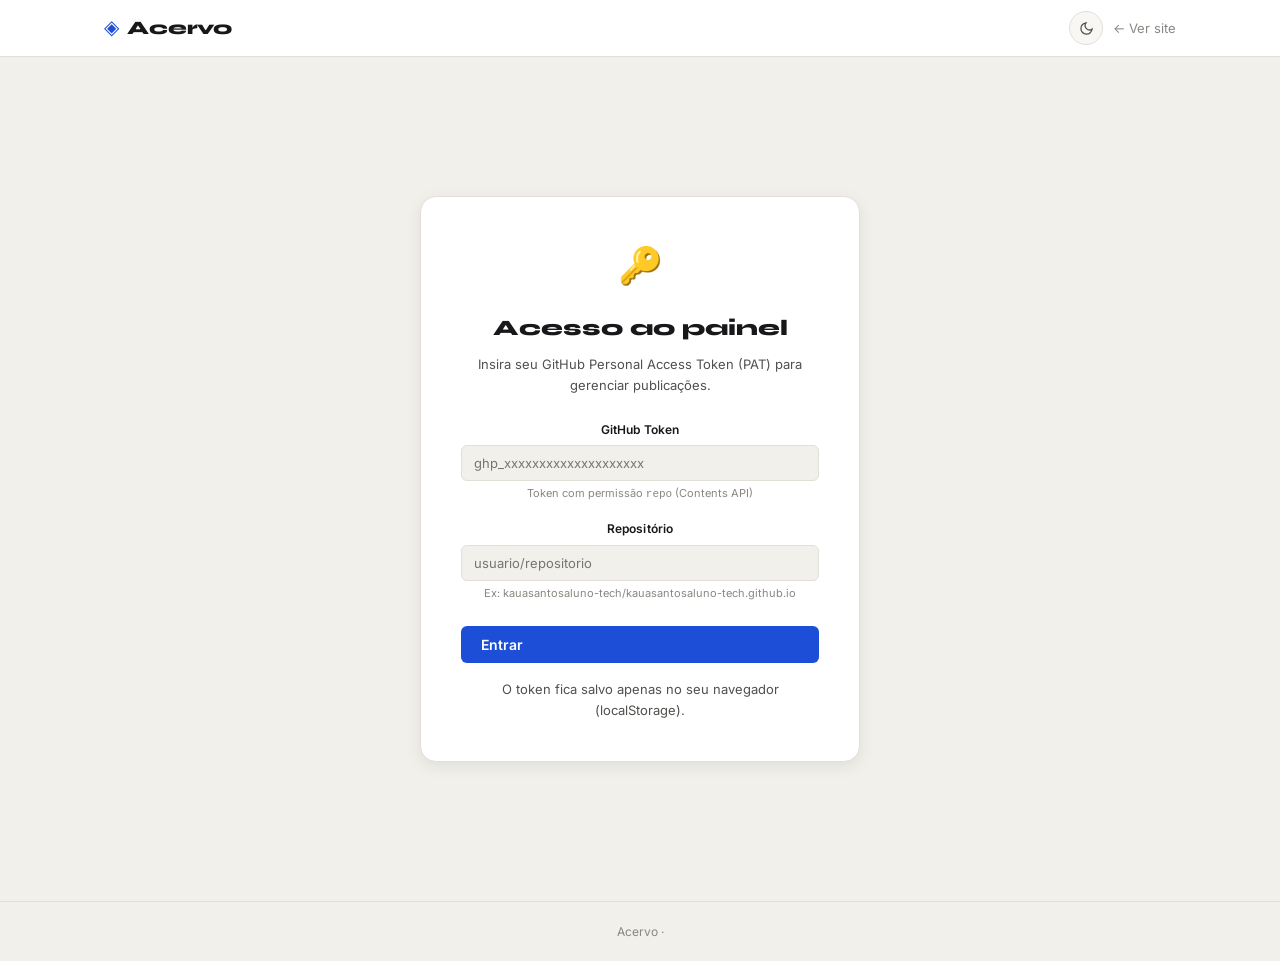
==== commit 46c1dea4: "Add files via upload" ====
--- a/admin/index.html
+++ b/admin/index.html
@@ -7,6 +7,7 @@
   <link rel="preconnect" href="https://fonts.googleapis.com" />
   <link href="https://fonts.googleapis.com/css2?family=Inter:wght@400;500;600&family=Syne:wght@700;800&display=swap" rel="stylesheet" />
   <link rel="stylesheet" href="../assets/css/style.css" />
+  <script src="../assets/js/theme.js"></script>
 </head>
 <body>
 
@@ -16,7 +17,11 @@
         <span class="logo-icon">◈</span>
         Acervo
       </a>
-      <nav>
+      <nav style="display:flex;align-items:center;gap:10px">
+        <button class="theme-toggle" id="themeToggle" aria-label="Alternar tema">
+          <svg class="icon-moon" width="15" height="15" viewBox="0 0 24 24" fill="none" stroke="currentColor" stroke-width="2"><path d="M21 12.79A9 9 0 1 1 11.21 3 7 7 0 0 0 21 12.79z"/></svg>
+          <svg class="icon-sun"  width="15" height="15" viewBox="0 0 24 24" fill="none" stroke="currentColor" stroke-width="2"><circle cx="12" cy="12" r="5"/><line x1="12" y1="1" x2="12" y2="3"/><line x1="12" y1="21" x2="12" y2="23"/><line x1="4.22" y1="4.22" x2="5.64" y2="5.64"/><line x1="18.36" y1="18.36" x2="19.78" y2="19.78"/><line x1="1" y1="12" x2="3" y2="12"/><line x1="21" y1="12" x2="23" y2="12"/><line x1="4.22" y1="19.78" x2="5.64" y2="18.36"/><line x1="18.36" y1="5.64" x2="19.78" y2="4.22"/></svg>
+        </button>
         <a href="../index.html" class="nav-back">← Ver site</a>
       </nav>
     </div>
--- a/assets/css/style.css
+++ b/assets/css/style.css
@@ -1,4 +1,4 @@
-/* ─── Design Tokens ──────────────────────────────────────── */
+/* ─── Design Tokens — Light ───────────────────────────────── */
 :root {
   --bg:           #F2F0EB;
   --surface:      #FFFFFF;
@@ -8,7 +8,7 @@
   --text:         #18181A;
   --text-2:       #52504D;
   --muted:        #8A8782;
-  --accent:       #1D4ED8;   /* deep blue */
+  --accent:       #1D4ED8;
   --accent-lt:    #EEF2FF;
   --accent-hover: #1741B5;
   --success:      #16A34A;
@@ -29,6 +29,63 @@
   --font-display: 'Syne', system-ui, sans-serif;
   --font-body:    'Inter', system-ui, sans-serif;
 }
+
+/* ─── Design Tokens — Dark ────────────────────────────────── */
+[data-theme="dark"] {
+  --bg:           #0F0F13;
+  --surface:      #18181F;
+  --surface-2:    #1E1E27;
+  --border:       #2A2A36;
+  --border-strong:#3A3A4A;
+  --text:         #EEEEF2;
+  --text-2:       #A0A0B0;
+  --muted:        #606075;
+  --accent:       #6B9FFF;
+  --accent-lt:    #1A2340;
+  --accent-hover: #89B4FF;
+  --success:      #4ADE80;
+  --success-lt:   #0D2018;
+  --danger:       #F87171;
+  --danger-lt:    #2A0F0F;
+  --warn-lt:      #211A00;
+  --warn:         #FDE68A;
+
+  --shadow-sm:    0 1px 3px rgba(0,0,0,.3), 0 1px 2px rgba(0,0,0,.2);
+  --shadow:       0 4px 16px rgba(0,0,0,.4);
+  --shadow-hover: 0 8px 28px rgba(0,0,0,.5);
+  --shadow-modal: 0 24px 64px rgba(0,0,0,.7);
+}
+
+/* ─── Theme transition ────────────────────────────────────── */
+body, .site-header, .panel, .admin-section, .auth-card,
+.post-card, .modal, .drop-zone, .form-control, .notice,
+.upload-zone, .admin-post-item, .selected-file-item {
+  transition: background-color .25s ease, border-color .25s ease, color .2s ease, box-shadow .25s ease;
+}
+
+/* ─── Theme toggle button ─────────────────────────────────── */
+.theme-toggle {
+  width: 34px;
+  height: 34px;
+  border: 1px solid var(--border);
+  border-radius: 50%;
+  background: var(--surface-2);
+  cursor: pointer;
+  display: flex;
+  align-items: center;
+  justify-content: center;
+  color: var(--text-2);
+  flex-shrink: 0;
+}
+.theme-toggle:hover {
+  border-color: var(--accent);
+  color: var(--accent);
+  background: var(--accent-lt);
+}
+.theme-toggle svg { display: none; }
+[data-theme="dark"]  .theme-toggle .icon-sun  { display: block; }
+[data-theme="light"] .theme-toggle .icon-moon { display: block; }
+:root:not([data-theme]) .theme-toggle .icon-moon { display: block; }
 
 /* ─── Reset ──────────────────────────────────────────────── */
 *, *::before, *::after { box-sizing: border-box; margin: 0; padding: 0; }
@@ -177,76 +234,102 @@
 }
 .view-btn.active, .view-btn:hover { background: var(--accent); color: #fff; }
 
+/* ─── Folders outer grid (3 columns) ─────────────────────── */
+#foldersView {
+  display: grid;
+  grid-template-columns: repeat(3, 1fr);
+  gap: 20px;
+  align-items: start;
+}
+
 /* ─── Folder groups ──────────────────────────────────────── */
 .folder-group {
-  margin-bottom: 36px;
+  background: var(--surface);
+  border: 1px solid var(--border);
+  border-radius: var(--radius-lg);
+  overflow: hidden;
+  box-shadow: var(--shadow-sm);
 }
 .folder-header {
   display: flex;
   align-items: center;
   gap: 10px;
-  margin-bottom: 16px;
-  padding-bottom: 12px;
+  padding: 14px 16px;
   border-bottom: 1px solid var(--border);
+  background: var(--surface-2);
 }
 .folder-icon {
-  width: 32px;
-  height: 32px;
+  width: 30px;
+  height: 30px;
   background: var(--accent-lt);
-  border-radius: 8px;
+  border-radius: 7px;
   display: flex;
   align-items: center;
   justify-content: center;
-  font-size: 15px;
+  font-size: 14px;
   flex-shrink: 0;
 }
 .folder-name {
   font-family: var(--font-display);
-  font-size: 17px;
+  font-size: 15px;
   font-weight: 700;
   letter-spacing: -.01em;
+  white-space: nowrap;
+  overflow: hidden;
+  text-overflow: ellipsis;
 }
 .folder-count {
-  font-size: 12px;
-  color: var(--muted);
-  background: var(--surface-2);
-  border: 1px solid var(--border);
-  padding: 2px 8px;
+  font-size: 11px;
+  color: var(--muted);
+  background: var(--surface);
+  border: 1px solid var(--border);
+  padding: 2px 7px;
   border-radius: 20px;
   margin-left: auto;
-}
-
-/* ─── Grid ───────────────────────────────────────────────── */
+  flex-shrink: 0;
+}
+.folder-cards {
+  padding: 12px;
+  display: flex;
+  flex-direction: column;
+  gap: 8px;
+}
+
+/* ─── Grid (inside folder, when grid view active) ─────────── */
 .posts-grid {
+  padding: 12px;
   display: grid;
-  grid-template-columns: repeat(auto-fill, minmax(220px, 1fr));
-  gap: 16px;
+  grid-template-columns: repeat(auto-fill, minmax(160px, 1fr));
+  gap: 10px;
 }
 
 /* ─── Card ───────────────────────────────────────────────── */
 .post-card {
   background: var(--surface);
   border: 1px solid var(--border);
-  border-radius: var(--radius);
-  overflow: hidden;
+  border-radius: var(--radius-sm);
+  overflow: visible;
   box-shadow: var(--shadow-sm);
   cursor: pointer;
-  transition: transform .2s, box-shadow .2s, border-color .2s;
+  transition: transform .18s, box-shadow .18s, border-color .18s;
+  position: relative;
 }
 .post-card:hover {
   transform: translateY(-2px);
-  box-shadow: var(--shadow-hover);
-  border-color: var(--border-strong);
+  box-shadow: var(--shadow);
+  border-color: var(--accent);
+  z-index: 10;
 }
 .card-thumb {
   width: 100%;
-  height: 160px;
+  height: 110px;
   background: var(--surface-2);
   display: flex;
   align-items: center;
   justify-content: center;
   overflow: hidden;
   position: relative;
+  border-radius: var(--radius-sm) var(--radius-sm) 0 0;
 }
 .card-thumb img {
   width: 100%; height: 100%;
@@ -258,56 +341,117 @@
   display: flex;
   flex-direction: column;
   align-items: center;
-  gap: 10px;
+  gap: 8px;
 }
 .file-icon-big {
-  font-size: 40px;
+  font-size: 32px;
   line-height: 1;
 }
 .ext-chip {
-  font-size: 10px;
+  font-size: 9px;
   font-weight: 700;
   letter-spacing: .08em;
   text-transform: uppercase;
   background: var(--accent-lt);
   color: var(--accent);
-  padding: 3px 9px;
+  padding: 2px 7px;
   border-radius: 20px;
 }
-.pdf-hover-preview {
-  position: absolute;
-  inset: 0;
-  background: #fff;
-  display: flex;
-  align-items: center;
-  justify-content: center;
-  opacity: 0;
-  transition: opacity .2s;
-}
-.post-card:hover .pdf-hover-preview { opacity: 1; }
-.pdf-hover-preview iframe {
-  width: 100%; height: 100%;
-  border: none;
-  pointer-events: none;
-}
-.card-body { padding: 12px 14px 14px; }
+.card-body { padding: 9px 11px 11px; }
 .card-title {
   font-weight: 600;
-  font-size: 13px;
+  font-size: 12px;
   line-height: 1.4;
   display: -webkit-box;
   -webkit-line-clamp: 2;
   -webkit-box-orient: vertical;
   overflow: hidden;
-  margin-bottom: 8px;
+  margin-bottom: 6px;
 }
 .card-meta {
-  font-size: 11px;
+  font-size: 10px;
   color: var(--muted);
   display: flex;
   justify-content: space-between;
   align-items: center;
 }
+
+/* ─── Hover Preview Popover ──────────────────────────────── */
+.card-preview-pop {
+  position: absolute;
+  left: calc(100% + 10px);
+  top: 50%;
+  transform: translateY(-50%) scale(.96);
+  width: 280px;
+  background: var(--surface);
+  border: 1px solid var(--border);
+  border-radius: var(--radius);
+  box-shadow: var(--shadow-modal);
+  overflow: hidden;
+  z-index: 200;
+  opacity: 0;
+  pointer-events: none;
+  transition: opacity .18s ease, transform .18s ease;
+}
+/* Flip to left side if near right edge */
+.card-preview-pop.flip-left {
+  left: auto;
+  right: calc(100% + 10px);
+}
+.post-card:hover .card-preview-pop {
+  opacity: 1;
+  pointer-events: none;
+  transform: translateY(-50%) scale(1);
+}
+.pop-header {
+  padding: 9px 12px;
+  border-bottom: 1px solid var(--border);
+  background: var(--surface-2);
+  display: flex;
+  align-items: center;
+  gap: 7px;
+}
+.pop-header span { font-size: 11px; font-weight: 600; color: var(--text-2); white-space: nowrap; overflow: hidden; text-overflow: ellipsis; }
+.pop-body {
+  width: 100%;
+  height: 200px;
+  display: flex;
+  align-items: center;
+  justify-content: center;
+  background: var(--surface-2);
+  overflow: hidden;
+}
+.pop-body iframe {
+  width: 100%; height: 100%;
+  border: none;
+  pointer-events: none;
+}
+.pop-body img {
+  max-width: 100%; max-height: 100%;
+  object-fit: contain;
+}
+.pop-body pre {
+  margin: 0;
+  padding: 12px;
+  font-family: 'Courier New', monospace;
+  font-size: 10.5px;
+  line-height: 1.6;
+  white-space: pre-wrap;
+  word-break: break-word;
+  overflow: auto;
+  width: 100%; height: 100%;
+  color: var(--text-2);
+  background: var(--surface-2);
+}
+.pop-no-preview {
+  display: flex;
+  flex-direction: column;
+  align-items: center;
+  gap: 8px;
+  color: var(--muted);
+  font-size: 12px;
+}
+.pop-no-preview span { font-size: 32px; }
 
 /* ─── List view ──────────────────────────────────────────── */
 .posts-list { display: flex; flex-direction: column; gap: 6px; }
@@ -743,12 +887,17 @@
 .loading-state { color: var(--muted); font-size: 13px; padding: 20px 0; }
 
 /* ─── Responsive ─────────────────────────────────────────── */
+@media (max-width: 900px) {
+  #foldersView { grid-template-columns: repeat(2, 1fr); }
+}
 @media (max-width: 640px) {
+  #foldersView { grid-template-columns: 1fr; }
   .hero h1 { font-size: 28px; }
-  .posts-grid { grid-template-columns: repeat(auto-fill, minmax(160px, 1fr)); gap: 12px; }
-  .card-thumb { height: 130px; }
-  .form-row { grid-template-columns: 1fr; }
+  .posts-grid { grid-template-columns: repeat(auto-fill, minmax(130px, 1fr)); gap: 8px; }
+  .card-thumb { height: 90px; }
   .modal { border-radius: var(--radius); }
   .auth-card { padding: 28px 20px; }
   .admin-section { padding: 20px; }
-}
+  /* Popover disabled on mobile */
+  .card-preview-pop { display: none; }
+}
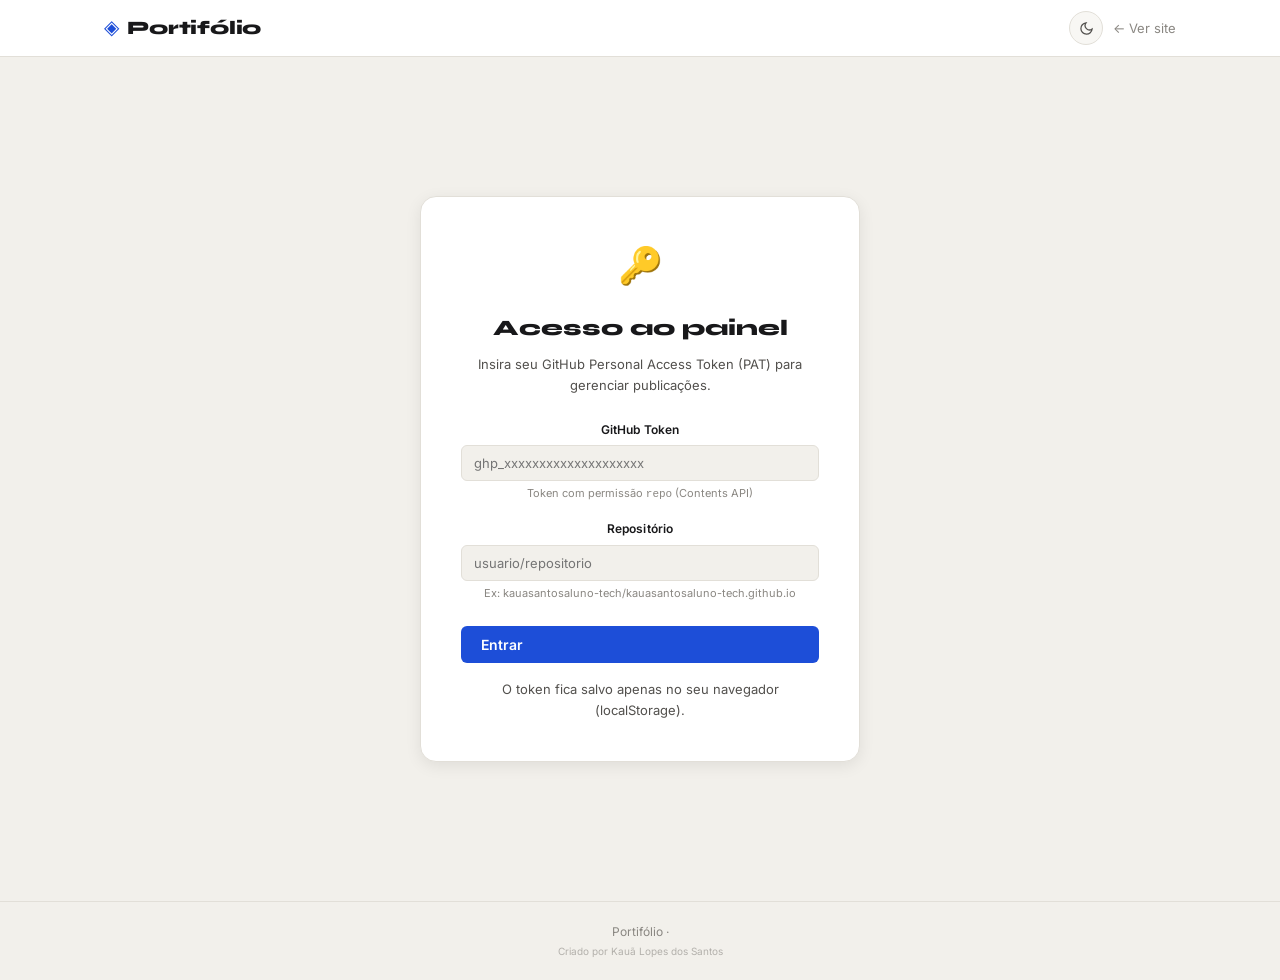
==== commit 073a2f33: "Add files via upload" ====
--- a/admin/index.html
+++ b/admin/index.html
@@ -3,7 +3,7 @@
 <head>
   <meta charset="UTF-8" />
   <meta name="viewport" content="width=device-width, initial-scale=1.0" />
-  <title>Admin — Acervo</title>
+  <title>Admin — Portifólio</title>
   <link rel="preconnect" href="https://fonts.googleapis.com" />
   <link href="https://fonts.googleapis.com/css2?family=Inter:wght@400;500;600&family=Syne:wght@700;800&display=swap" rel="stylesheet" />
   <link rel="stylesheet" href="../assets/css/style.css" />
@@ -15,7 +15,7 @@
     <div class="header-inner">
       <a href="../index.html" class="logo">
         <span class="logo-icon">◈</span>
-        Acervo
+        Portifólio
       </a>
       <nav style="display:flex;align-items:center;gap:10px">
         <button class="theme-toggle" id="themeToggle" aria-label="Alternar tema">
@@ -130,7 +130,7 @@
   </main>
 
   <footer class="site-footer">
-    <p>Acervo · <span id="footerYear"></span></p>
+    <p>Portifólio · <span id="footerYear"></span><br><small style="font-size:10px;opacity:.6">Criado por Kauã Lopes dos Santos</small></p>
   </footer>
 
   <script src="../assets/js/admin.js"></script>
